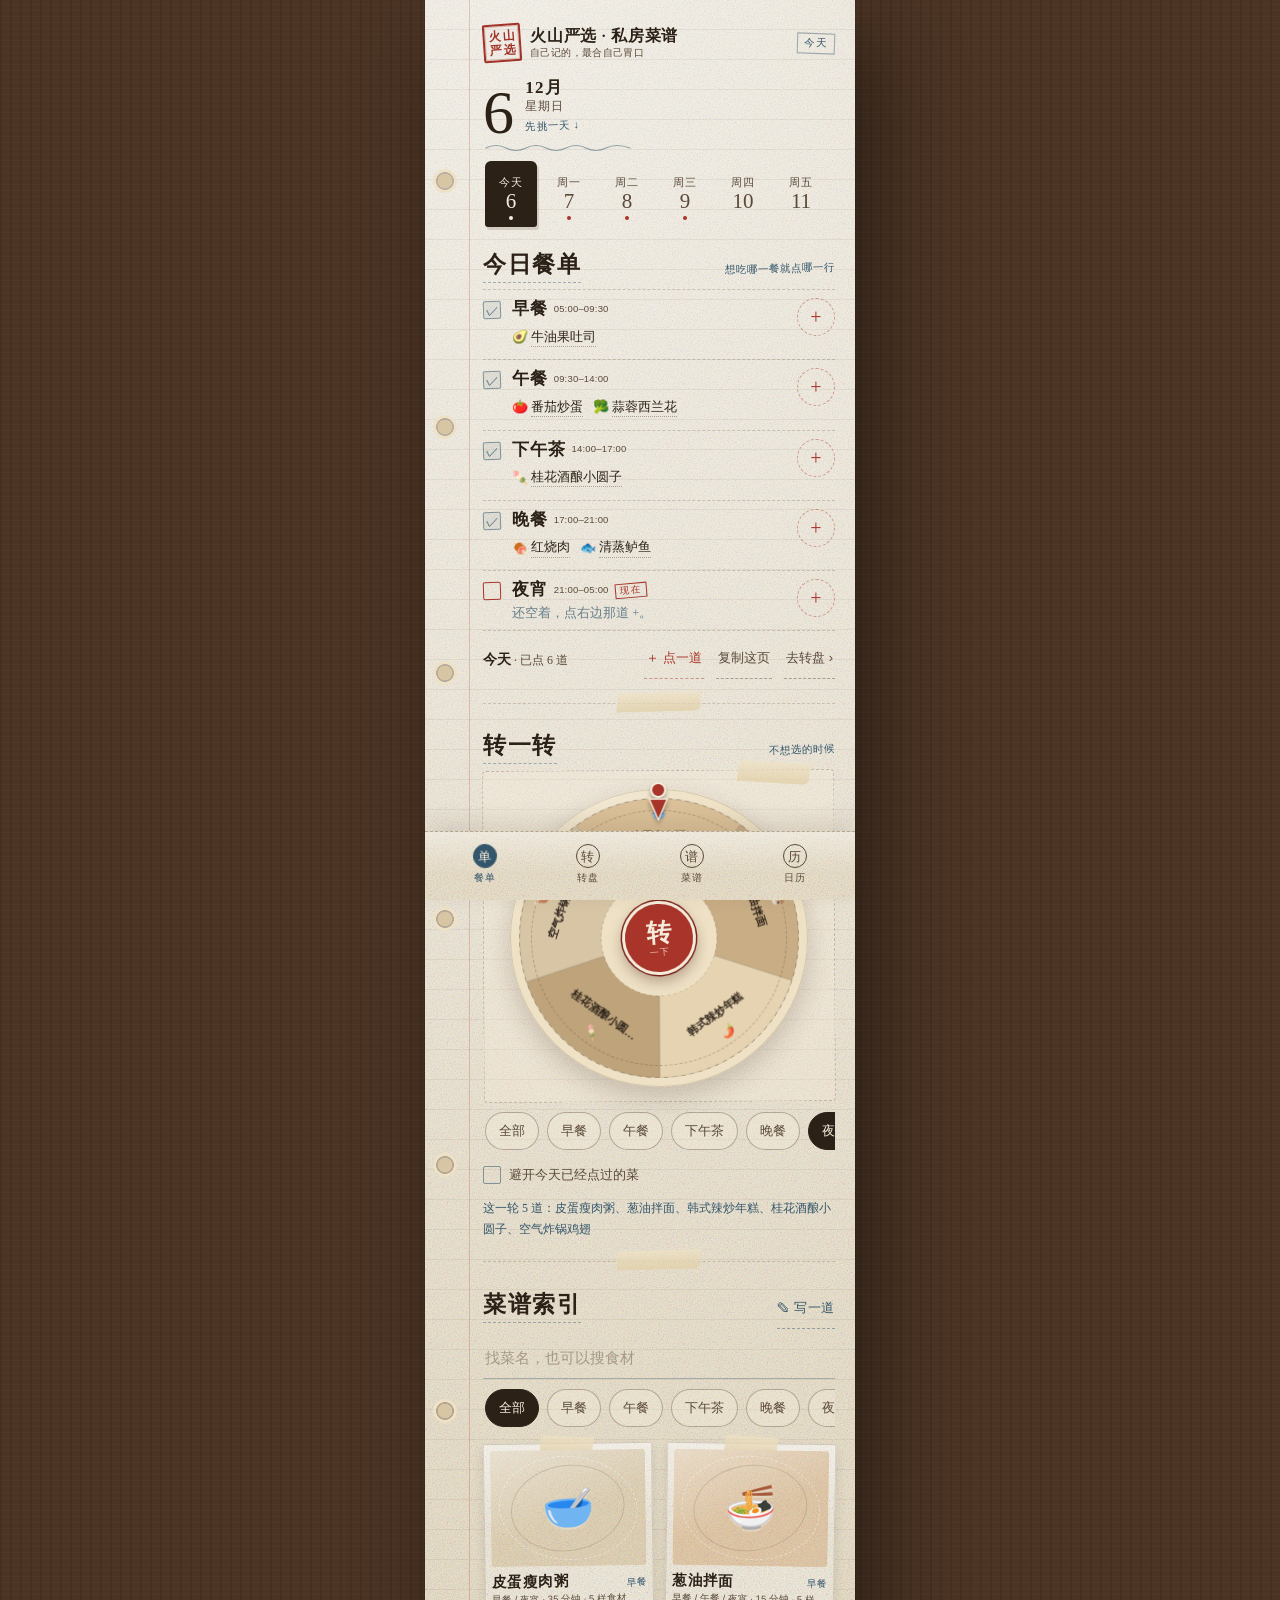
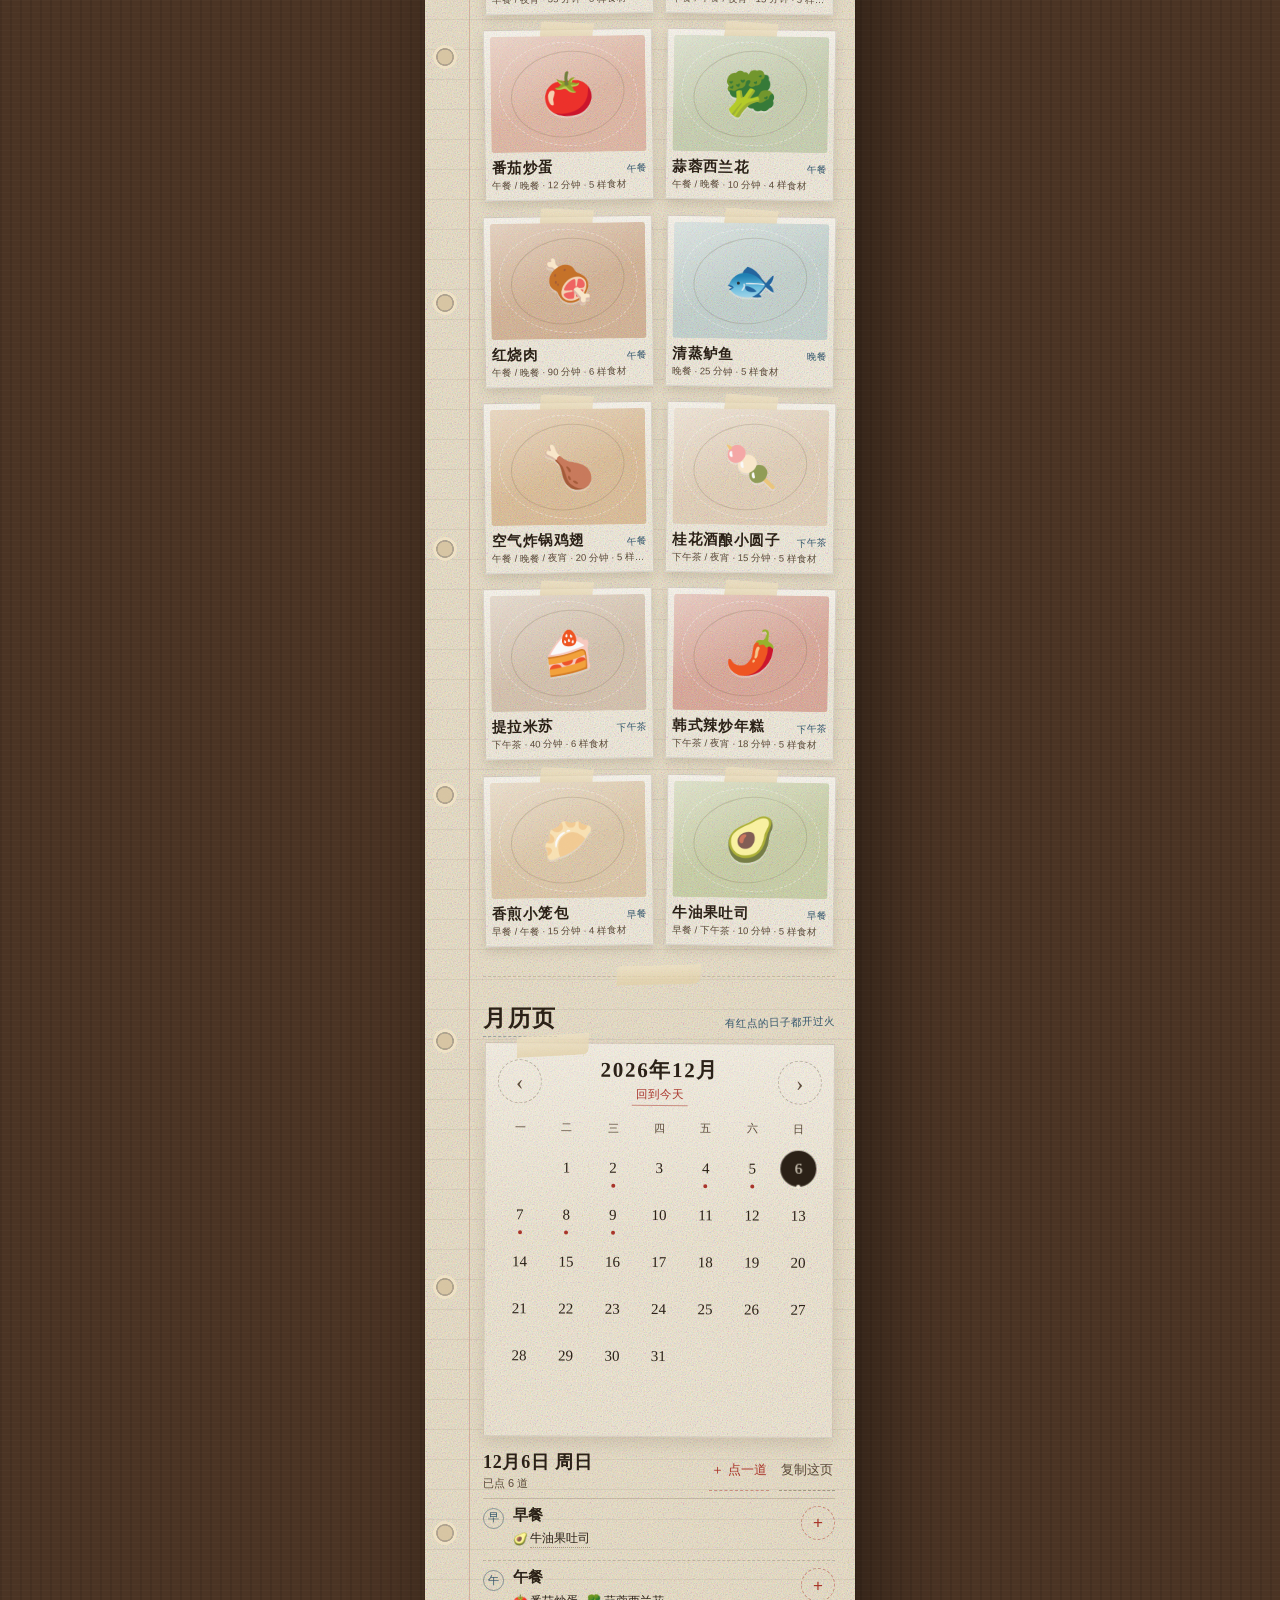
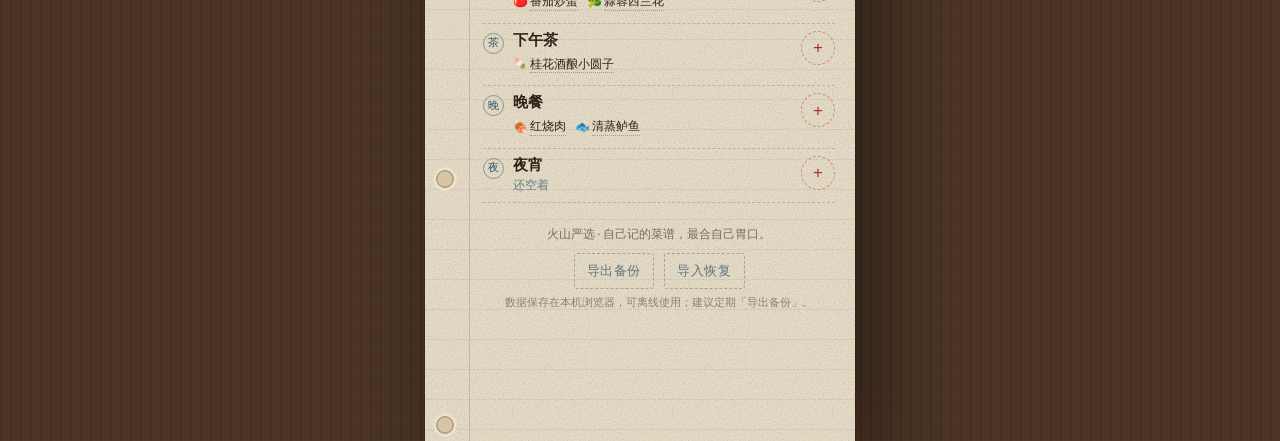
==== demo-b/index.html @ d3290090 "feat: 方案B 落地为可离线、数据本地持久化的 PWA - IndexedDB 持久化菜谱/餐单/图片（shared/store.js），图片压缩入库 - manifest + Service W" ====
<!DOCTYPE html>
<html lang="zh-CN" data-demo="b">
<head>
  <meta charset="utf-8">
  <meta name="viewport" content="width=device-width, initial-scale=1, viewport-fit=cover">
  <meta name="theme-color" content="#efe2c6">
  <link rel="icon" href="icons/icon-192.png">
  <link rel="manifest" href="manifest.webmanifest">
  <link rel="apple-touch-icon" href="icons/icon-180.png">
  <meta name="apple-mobile-web-app-capable" content="yes">
  <meta name="mobile-web-app-capable" content="yes">
  <meta name="apple-mobile-web-app-status-bar-style" content="default">
  <meta name="apple-mobile-web-app-title" content="火山严选">
  <title>火山严选 · 手帐食谱本</title>
  <link rel="stylesheet" href="../shared/base.css">
  <link rel="stylesheet" href="style.css">
</head>
<body>
  <div class="b-boot" id="b-boot" role="status" aria-live="polite">
    <span class="b-boot__seal" aria-hidden="true">火</span>
    <span class="b-boot__text">打开本子…</span>
  </div>

  <div class="app app-b">
    <main class="b-book">
      <div class="b-margin" aria-hidden="true"></div>

      <!-- 封面 + 日期 -->
      <header class="b-cover" id="b-today">
        <div class="b-cover__brand">
          <div class="vs-seal" aria-hidden="true"><span>火</span><span>山</span><span>严</span><span>选</span></div>
          <div class="b-cover__titles">
            <span class="b-cover__book">火山严选 · 私房菜谱</span>
            <span class="b-cover__sub">自己记的，最合自己胃口</span>
          </div>
          <span class="b-rel" id="b-rel">今天</span>
        </div>

        <div class="b-dateblock">
          <span class="b-dateblock__day" id="b-day">7</span>
          <div class="b-dateblock__meta">
            <span class="b-dateblock__month" id="b-month">11月</span>
            <span class="b-dateblock__weekday" id="b-weekday">星期五</span>
            <span class="b-dateblock__hint">先挑一天 ↓</span>
          </div>
        </div>
        <svg class="b-squiggle" viewBox="0 0 150 10" aria-hidden="true" focusable="false">
          <path d="M2 6 Q 12 1 22 6 T 42 6 T 62 6 T 82 6 T 102 6 T 122 6 T 146 6" fill="none" stroke="rgba(51,86,107,.5)" stroke-width="1.2" stroke-linecap="round"></path>
        </svg>

        <div class="b-dates" id="b-dates"></div>
        <div class="b-banner is-hidden" id="b-banner"></div>
      </header>

      <!-- 今日餐单 -->
      <section class="b-section" aria-labelledby="b-plan-title">
        <div class="b-secthead">
          <h2 id="b-plan-title">今日餐单</h2>
          <span class="b-secthead__note" id="b-plan-note">想吃哪一餐就点哪一行</span>
        </div>
        <div class="b-menu" id="b-menu"></div>
        <div class="b-planfoot" id="b-planfoot"></div>
      </section>

      <div class="b-divider" aria-hidden="true"><span class="vs-tape"></span></div>

      <!-- 转盘 -->
      <section class="b-section" id="b-wheel" aria-labelledby="b-wheel-title">
        <div class="b-secthead">
          <h2 id="b-wheel-title">转一转</h2>
          <span class="b-secthead__note">不想选的时候</span>
        </div>
        <div class="b-wheelwrap">
          <span class="vs-tape b-wheelwrap__tape" aria-hidden="true"></span>
          <div id="b-wheel-canvas"></div>
        </div>
        <div class="vs-chiprow b-wheel-filters" id="b-wheel-filters" aria-label="转盘候选范围"></div>
        <label class="b-switch">
          <input type="checkbox" id="b-avoid">
          <span class="b-switch__box" aria-hidden="true"></span>
          <span>避开今天已经点过的菜</span>
        </label>
        <div class="b-wheelcand" id="b-wheel-cand"></div>
      </section>

      <div class="b-divider" aria-hidden="true"><span class="vs-tape"></span></div>

      <!-- 菜谱索引 -->
      <section class="b-section" id="b-recipes" aria-labelledby="b-recipes-title">
        <div class="b-secthead">
          <h2 id="b-recipes-title">菜谱索引</h2>
          <button class="b-write" id="b-write" type="button">✎ 写一道</button>
        </div>
        <input class="b-search" id="b-search" type="search" placeholder="找菜名，也可以搜食材" autocomplete="off" aria-label="搜索菜谱">
        <div class="vs-chiprow b-filters" id="b-filters" aria-label="按时段筛选"></div>
        <div class="b-scrap" id="b-grid"></div>
      </section>

      <div class="b-divider" aria-hidden="true"><span class="vs-tape"></span></div>

      <!-- 月历 -->
      <section class="b-section" id="b-calendar-sec" aria-labelledby="b-cal-title">
        <div class="b-secthead">
          <h2 id="b-cal-title">月历页</h2>
          <span class="b-secthead__note">有红点的日子都开过火</span>
        </div>
        <div class="b-calpaper">
          <span class="vs-tape b-calpaper__tape" aria-hidden="true"></span>
          <div id="b-calendar"></div>
        </div>
        <div class="b-daypanel" id="b-daypanel"></div>
      </section>

      <footer class="b-footer">
        <p>火山严选 · 自己记的菜谱，最合自己胃口。</p>
        <div class="b-footdata">
          <button class="b-footdata__btn" id="b-export" type="button">导出备份</button>
          <button class="b-footdata__btn" id="b-import" type="button">导入恢复</button>
          <input class="vs-file-input" id="b-import-file" type="file" accept="application/json,.json">
        </div>
        <p class="b-footdata__hint" id="b-storage-hint"></p>
      </footer>
    </main>

    <nav class="b-dock" aria-label="页面索引">
      <button class="b-dock__btn is-active" type="button" data-target="b-today">
        <span class="b-dock__glyph">单</span>
        <span>餐单</span>
      </button>
      <button class="b-dock__btn" type="button" data-target="b-wheel">
        <span class="b-dock__glyph">转</span>
        <span>转盘</span>
      </button>
      <button class="b-dock__btn" type="button" data-target="b-recipes">
        <span class="b-dock__glyph">谱</span>
        <span>菜谱</span>
      </button>
      <button class="b-dock__btn" type="button" data-target="b-calendar-sec">
        <span class="b-dock__glyph">历</span>
        <span>日历</span>
      </button>
    </nav>
  </div>

  <script src="../shared/store.js"></script>
  <script src="../shared/data.js"></script>
  <script src="../shared/wheel.js"></script>
  <script src="../shared/kit.js"></script>
  <script src="app.js"></script>
  <script>
    if ("serviceWorker" in navigator) {
      window.addEventListener("load", function () {
        navigator.serviceWorker.register("sw.js").catch(function () {});
      });
    }
  </script>
</body>
</html>
---- shared/base.css ----
/* ============================================================
   火山严选 · 共享纸张系统
   tokens / reset / 纸张纹理 / 通用控件 / 弹层 / 转盘 / 日历
   ============================================================ */

:root {
  --kraft-50: #f6eedc;
  --kraft-100: #efe2c6;
  --kraft-200: #e3cfa9;
  --kraft-300: #d2b78c;
  --kraft-500: #b08d60;
  --kraft-700: #7b5b39;

  --ink: #2b2117;
  --ink-soft: #5a4938;
  --line: rgba(74, 55, 36, 0.18);
  --seal: #a9342a;
  --seal-deep: #7c241d;
  --olive: #596a44;
  --mustard: #d0972f;
  --tape: rgba(236, 220, 177, 0.78);
  --shadow: 0 18px 40px rgba(48, 31, 15, 0.26);

  --font-hand: "Kaiti SC", "STKaiti", "KaiTi", "楷体", "FangSong", serif;
  --font-song: "Songti SC", "STSong", "SimSun", "宋体", serif;
  --font-ui: "PingFang SC", "Hiragino Sans GB", "Microsoft YaHei", "微软雅黑", sans-serif;
  --font-num: "Georgia", "Times New Roman", serif;

  --paper: var(--kraft-100);
  --paper-strong: var(--kraft-50);
  --desk: #66584a;
  --noise: url("data:image/svg+xml,%3Csvg xmlns='http://www.w3.org/2000/svg' width='160' height='160'%3E%3Cfilter id='n'%3E%3CfeTurbulence type='fractalNoise' baseFrequency='.8' numOctaves='3' stitchTiles='stitch'/%3E%3C/filter%3E%3Crect width='160' height='160' filter='url(%23n)' opacity='.55'/%3E%3C/svg%3E");
  --ease-sheet: cubic-bezier(0.2, 0.8, 0.2, 1);
}

*,
*::before,
*::after {
  box-sizing: border-box;
}

html {
  -webkit-text-size-adjust: 100%;
  text-size-adjust: 100%;
}

html.vs-lock,
html.vs-lock body {
  overflow: hidden;
}

body {
  margin: 0;
  min-height: 100vh;
  min-height: 100dvh;
  display: flex;
  justify-content: center;
  background-color: var(--desk);
  background-image: var(--desk-image, none);
  color: var(--ink);
  font-family: var(--font-ui);
  font-size: 15px;
  line-height: 1.6;
  -webkit-font-smoothing: antialiased;
}

button,
input,
textarea,
select {
  font: inherit;
  color: inherit;
}

button {
  margin: 0;
  padding: 0;
  border: 0;
  background: none;
  cursor: pointer;
  -webkit-tap-highlight-color: transparent;
  touch-action: manipulation;
}

button:disabled {
  cursor: not-allowed;
}

a {
  color: inherit;
}

img,
svg {
  display: block;
  max-width: 100%;
}

h1,
h2,
h3,
h4,
p {
  margin: 0;
}

ul,
ol {
  margin: 0;
  padding: 0;
  list-style: none;
}

::selection {
  background: rgba(169, 52, 42, 0.22);
}

:focus-visible {
  outline: 2px dashed var(--ink);
  outline-offset: 3px;
}

.vs-sr-only {
  position: absolute !important;
  width: 1px;
  height: 1px;
  padding: 0;
  margin: -1px;
  overflow: hidden;
  clip: rect(0, 0, 0, 0);
  white-space: nowrap;
  border: 0;
}

.is-hidden {
  display: none !important;
}

/* ---------- 应用外壳 ---------- */

.app {
  position: relative;
  isolation: isolate;
  width: 100%;
  max-width: 430px;
  min-height: 100vh;
  min-height: 100dvh;
  overflow-x: clip;
  background-color: var(--paper);
  box-shadow: 0 0 0 1px rgba(0, 0, 0, 0.08), 0 30px 80px rgba(0, 0, 0, 0.35);
}

.app::after {
  content: "";
  position: absolute;
  inset: 0;
  z-index: 60;
  pointer-events: none;
  background-image: var(--noise);
  background-size: 160px 160px;
  opacity: 0.05;
  mix-blend-mode: multiply;
}

@media (max-width: 480px) {
  .app {
    max-width: none;
    box-shadow: none;
  }
}

/* ---------- 纸张与器物 ---------- */

.paper {
  background-color: var(--kraft-100);
  background-image: linear-gradient(180deg, rgba(255, 255, 255, 0.16), transparent 36%),
    var(--noise);
  background-size: auto, 160px 160px;
}

.vs-tape {
  position: absolute;
  width: 74px;
  height: 22px;
  background: linear-gradient(180deg, rgba(240, 228, 197, 0.7), rgba(224, 207, 165, 0.78));
  clip-path: polygon(2% 8%, 8% 0, 94% 4%, 100% 0, 97% 86%, 92% 100%, 5% 95%, 0 100%);
  box-shadow: 0 2px 3px rgba(50, 30, 10, 0.12);
  opacity: 0.95;
  pointer-events: none;
}

.vs-seal {
  display: grid;
  grid-template-columns: repeat(2, 1fr);
  width: 44px;
  height: 44px;
  padding: 3px;
  border: 2px solid var(--seal);
  border-radius: 2px;
  color: var(--seal);
  font-family: var(--font-hand);
  font-size: 14px;
  font-weight: 700;
  line-height: 1;
  transform: rotate(-4deg);
  box-shadow: inset 0 0 0 1px rgba(169, 52, 42, 0.28);
  mix-blend-mode: multiply;
  flex: 0 0 auto;
}

.vs-seal span {
  display: grid;
  place-items: center;
}

.vs-stamp {
  display: inline-flex;
  align-items: center;
  justify-content: center;
  padding: 2px 6px;
  border: 1.5px solid var(--seal);
  border-radius: 2px;
  color: var(--seal);
  font-family: var(--font-hand);
  font-size: 11px;
  letter-spacing: 0.12em;
  transform: rotate(-5deg);
  opacity: 0.9;
  mix-blend-mode: multiply;
  white-space: nowrap;
}

/* ---------- 通用按钮与标签 ---------- */

.vs-btn {
  display: inline-flex;
  align-items: center;
  justify-content: center;
  gap: 8px;
  min-height: 48px;
  padding: 0 18px;
  border: 1.5px solid var(--ink);
  border-radius: 3px;
  background: var(--kraft-50);
  color: var(--ink);
  font-family: var(--font-hand);
  font-size: 17px;
  letter-spacing: 0.06em;
  box-shadow: 2px 2px 0 rgba(74, 55, 36, 0.14);
  transition: transform 0.12s ease, box-shadow 0.12s ease, background 0.15s ease;
}

.vs-btn:active {
  transform: translate(1px, 1px);
  box-shadow: 1px 1px 0 rgba(74, 55, 36, 0.14);
}

.vs-btn--seal {
  background: var(--seal);
  border-color: var(--seal-deep);
  color: var(--kraft-50);
}

.vs-btn--ghost {
  background: transparent;
  border-style: dashed;
  box-shadow: none;
}

.vs-btn--quiet {
  background: transparent;
  border-color: transparent;
  box-shadow: none;
  color: var(--ink-soft);
  min-height: 40px;
  font-size: 14px;
  font-family: var(--font-ui);
  letter-spacing: 0;
}

.vs-btn--sm {
  min-height: 40px;
  padding: 0 12px;
  font-size: 15px;
}

.vs-btn--block {
  width: 100%;
}

.vs-btn:disabled {
  opacity: 0.38;
}

.vs-chip {
  display: inline-flex;
  align-items: center;
  justify-content: center;
  min-height: 38px;
  padding: 0 13px;
  border: 1.2px solid rgba(74, 55, 36, 0.34);
  border-radius: 99px;
  background: rgba(246, 238, 220, 0.32);
  color: var(--ink-soft);
  font-size: 13px;
  white-space: nowrap;
  transition: background 0.15s ease, color 0.15s ease, border-color 0.15s ease;
}

.vs-chip[aria-pressed="true"] {
  background: var(--ink);
  border-color: var(--ink);
  color: var(--kraft-50);
}

.vs-chip--seal[aria-pressed="true"] {
  background: var(--seal);
  border-color: var(--seal);
}

.vs-chiprow {
  display: flex;
  gap: 8px;
  overflow-x: auto;
  padding: 2px;
  scrollbar-width: none;
}

.vs-chiprow::-webkit-scrollbar {
  display: none;
}

.vs-link {
  display: inline-flex;
  align-items: center;
  gap: 4px;
  min-height: 40px;
  padding: 0 2px;
  color: var(--ink-soft);
  font-size: 13px;
  border-bottom: 1px dashed rgba(74, 55, 36, 0.4);
}

.vs-link--seal {
  color: var(--seal);
  border-color: rgba(169, 52, 42, 0.45);
}

/* ---------- 表单基础 ---------- */

.vs-input,
.vs-textarea {
  width: 100%;
  min-height: 44px;
  padding: 8px 2px;
  border: 0;
  border-bottom: 1.5px solid var(--line);
  border-radius: 0;
  background: transparent;
  font-family: var(--font-ui);
  font-size: 16px;
  color: var(--ink);
}

.vs-input::placeholder,
.vs-textarea::placeholder {
  color: rgba(90, 73, 56, 0.42);
}

.vs-input:focus,
.vs-textarea:focus {
  outline: none;
  border-color: var(--ink);
}

.vs-input:focus-visible,
.vs-textarea:focus-visible {
  outline: none;
  border-color: var(--ink);
  box-shadow: 0 2px 0 rgba(43, 33, 23, 0.25);
}

.vs-textarea {
  min-height: 74px;
  padding: 10px 12px;
  border: 1.5px dashed rgba(74, 55, 36, 0.3);
  background: rgba(255, 255, 255, 0.14);
  line-height: 1.6;
  resize: vertical;
}

.vs-field {
  display: flex;
  flex-direction: column;
  gap: 6px;
}

.vs-field__label {
  font-family: var(--font-hand);
  font-size: 15px;
  letter-spacing: 0.05em;
}

.vs-field__hint {
  font-size: 11.5px;
  color: var(--ink-soft);
}

.vs-field__error {
  font-size: 12px;
  color: var(--seal-deep);
}

.vs-form {
  display: flex;
  flex-direction: column;
  gap: 18px;
  padding-bottom: 6px;
}

/* ---------- 日期条 ---------- */

.vs-datestrip {
  display: flex;
  gap: 6px;
  overflow-x: auto;
  padding: 4px 2px 8px;
  scrollbar-width: none;
  scroll-snap-type: x proximity;
  -webkit-overflow-scrolling: touch;
}

.vs-datestrip::-webkit-scrollbar {
  display: none;
}

.vs-datestrip__day {
  position: relative;
  flex: 0 0 52px;
  min-height: 66px;
  display: flex;
  flex-direction: column;
  align-items: center;
  justify-content: center;
  gap: 2px;
  border: 1.2px dashed transparent;
  border-radius: 6px 6px 3px 3px;
  background: transparent;
  color: var(--ink-soft);
  scroll-snap-align: center;
}

.vs-datestrip__day.is-today:not(.is-active) {
  border-color: rgba(74, 55, 36, 0.38);
}

.vs-datestrip__day.is-active {
  background: var(--ink);
  border-color: var(--ink);
  color: var(--kraft-50);
  box-shadow: 2px 3px 0 rgba(74, 55, 36, 0.16);
}

.vs-datestrip__wd {
  font-size: 11px;
  letter-spacing: 0.05em;
  line-height: 1.2;
}

.vs-datestrip__num {
  font-family: var(--font-num);
  font-size: 21px;
  line-height: 1;
  font-variant-numeric: tabular-nums;
}

.vs-datestrip__dot {
  position: absolute;
  bottom: 6px;
  width: 4px;
  height: 4px;
  border-radius: 50%;
  background: var(--seal);
}

.vs-datestrip__day.is-active .vs-datestrip__dot {
  background: var(--kraft-50);
}

/* ---------- 日历 ---------- */

.vs-cal__head {
  display: flex;
  align-items: center;
  justify-content: space-between;
  gap: 6px;
  margin-bottom: 8px;
}

.vs-cal__nav {
  width: 44px;
  height: 44px;
  display: grid;
  place-items: center;
  border: 1.2px dashed rgba(74, 55, 36, 0.32);
  border-radius: 50%;
  font-family: var(--font-hand);
  font-size: 22px;
  color: var(--ink-soft);
}

.vs-cal__center {
  display: flex;
  flex-direction: column;
  align-items: center;
  gap: 1px;
}

.vs-cal__title {
  font-family: var(--font-hand);
  font-size: 21px;
  font-weight: 700;
  letter-spacing: 0.08em;
  line-height: 1.2;
}

.vs-cal__today {
  min-height: 22px;
  padding: 0 4px;
  color: var(--seal);
  font-size: 11.5px;
  border-bottom: 1px solid rgba(169, 52, 42, 0.5);
}

.vs-cal__grid {
  display: grid;
  grid-template-columns: repeat(7, 1fr);
  gap: 1px;
}

.vs-cal__wd {
  padding: 6px 0;
  color: var(--ink-soft);
  font-size: 11px;
  text-align: center;
}

.vs-cal__day {
  position: relative;
  min-height: 46px;
  display: grid;
  place-items: center;
  border-radius: 6px;
}

.vs-cal__num {
  width: 36px;
  height: 36px;
  display: grid;
  place-items: center;
  border-radius: 50%;
  font-family: var(--font-num);
  font-size: 15px;
  font-variant-numeric: tabular-nums;
}

.vs-cal__day.is-today .vs-cal__num {
  box-shadow: inset 0 0 0 1.5px var(--ink);
}

.vs-cal__day.is-selected .vs-cal__num {
  background: var(--ink);
  color: var(--kraft-50);
  box-shadow: none;
}

.vs-cal__dot {
  position: absolute;
  bottom: 3px;
  width: 4px;
  height: 4px;
  border-radius: 50%;
  background: var(--seal);
}

.vs-cal__day.is-selected .vs-cal__dot {
  background: var(--kraft-50);
}

.vs-cal__day.is-other {
  opacity: 0.3;
}

/* ---------- 餐次选择 ---------- */

.vs-slots {
  display: flex;
  flex-direction: column;
  gap: 8px;
}

.vs-slotrow {
  display: flex;
  align-items: center;
  gap: 12px;
  width: 100%;
  min-height: 58px;
  padding: 8px 10px;
  border: 1.2px solid rgba(74, 55, 36, 0.2);
  border-radius: 5px;
  background: rgba(255, 255, 255, 0.14);
  text-align: left;
}

.vs-slotrow__glyph {
  flex: 0 0 auto;
  width: 38px;
  height: 38px;
  display: grid;
  place-items: center;
  border: 1.5px solid var(--ink-soft);
  border-radius: 50%;
  font-family: var(--font-hand);
  font-size: 18px;
}

.vs-slotrow__main {
  flex: 1;
  min-width: 0;
}

.vs-slotrow__name {
  display: flex;
  align-items: center;
  gap: 6px;
  font-family: var(--font-hand);
  font-size: 17px;
  line-height: 1.3;
}

.vs-slotrow__meta {
  font-size: 12px;
  color: var(--ink-soft);
  line-height: 1.4;
}

.vs-slotrow__now {
  padding: 1px 4px;
  border: 1px solid currentColor;
  border-radius: 2px;
  color: var(--seal);
  font-family: var(--font-ui);
  font-size: 9.5px;
  letter-spacing: 0.05em;
}

.vs-slotrow__arrow {
  flex: 0 0 auto;
  color: var(--ink-soft);
  font-size: 20px;
  line-height: 1;
}

.vs-slotrow.is-preselect {
  border-color: var(--seal);
  background: rgba(169, 52, 42, 0.06);
}

/* ---------- 选菜面板 ---------- */

.vs-picker {
  display: flex;
  flex-direction: column;
  gap: 10px;
}

.vs-picker__tools {
  display: flex;
  flex-direction: column;
  gap: 10px;
}

.vs-picker__segment {
  display: flex;
  border: 1.2px solid rgba(74, 55, 36, 0.26);
  border-radius: 4px;
  overflow: hidden;
}

.vs-picker__segment button {
  flex: 1;
  min-height: 40px;
  padding: 0 8px;
  font-size: 13px;
  color: var(--ink-soft);
}

.vs-picker__segment button[aria-pressed="true"] {
  background: var(--ink);
  color: var(--kraft-50);
}

.vs-picklist {
  display: flex;
  flex-direction: column;
}

.vs-pick {
  display: flex;
  align-items: center;
  gap: 12px;
  width: 100%;
  min-height: 66px;
  padding: 8px 4px;
  border-bottom: 1px dashed var(--line);
  text-align: left;
}

.vs-pick__art {
  flex: 0 0 auto;
  width: 52px;
  height: 52px;
}

.vs-pick__main {
  flex: 1;
  min-width: 0;
}

.vs-pick__name {
  font-family: var(--font-hand);
  font-size: 16.5px;
  line-height: 1.3;
  white-space: nowrap;
  overflow: hidden;
  text-overflow: ellipsis;
}

.vs-pick__meta {
  font-size: 11.5px;
  color: var(--ink-soft);
  line-height: 1.4;
}

.vs-pick__check {
  flex: 0 0 auto;
  width: 26px;
  height: 26px;
  display: grid;
  place-items: center;
  border: 1.5px solid var(--ink-soft);
  border-radius: 50%;
  color: transparent;
  font-size: 14px;
  line-height: 1;
}

.vs-pick.is-on {
  background: rgba(169, 52, 42, 0.055);
}

.vs-pick.is-on .vs-pick__check {
  background: var(--seal);
  border-color: var(--seal);
  color: var(--kraft-50);
}

.vs-empty {
  padding: 26px 14px;
  color: var(--ink-soft);
  font-family: var(--font-hand);
  font-size: 15px;
  text-align: center;
  line-height: 1.7;
}

.vs-empty small {
  display: block;
  margin-top: 4px;
  font-family: var(--font-ui);
  font-size: 11.5px;
  opacity: 0.8;
}

/* ---------- 菜品插图 ---------- */

.vs-art {
  position: relative;
  display: grid;
  place-items: center;
  overflow: hidden;
  border-radius: 3px;
  background-color: var(--tint, #e3cfa9);
  background-image: linear-gradient(160deg, rgba(255, 255, 255, 0.4), transparent 55%),
    var(--noise);
  background-size: auto, 120px 120px;
}

.vs-art::before {
  content: "";
  position: absolute;
  inset: 13%;
  border: 1.5px solid rgba(74, 55, 36, 0.16);
  border-radius: 50%;
  transform: rotate(-8deg);
}

.vs-art::after {
  content: "";
  position: absolute;
  inset: 5%;
  border: 1px dashed rgba(255, 255, 255, 0.38);
  border-radius: 50%;
  transform: rotate(5deg);
}

.vs-art__emoji {
  position: relative;
  z-index: 1;
  font-size: var(--art-size, 42px);
  line-height: 1;
  transform: rotate(-3deg);
  filter: saturate(0.92) contrast(0.96);
  text-shadow: 0 2px 0 rgba(255, 255, 255, 0.28);
}

.vs-art img {
  position: absolute;
  inset: 0;
  width: 100%;
  height: 100%;
  object-fit: cover;
}

.vs-art--photo::before,
.vs-art--photo::after {
  display: none;
}

/* ---------- 底部弹层 ---------- */

.vs-scrim {
  position: fixed;
  inset: 0;
  z-index: 120;
  background: rgba(34, 23, 12, 0.52);
  opacity: 0;
  transition: opacity 0.24s ease;
}

.vs-scrim.is-open {
  opacity: 1;
}

.vs-sheet {
  position: fixed;
  left: 50%;
  bottom: 0;
  z-index: 121;
  width: min(100%, 430px);
  max-height: 90vh;
  max-height: 90dvh;
  display: flex;
  flex-direction: column;
  transform: translate(-50%, 104%);
  border-radius: 14px 14px 0 0;
  background-color: var(--kraft-100);
  background-image: linear-gradient(180deg, rgba(255, 255, 255, 0.2), transparent 38%),
    var(--noise);
  background-size: auto, 160px 160px;
  box-shadow: 0 -14px 50px rgba(30, 18, 8, 0.35);
  transition: transform 0.3s var(--ease-sheet);
  overscroll-behavior: contain;
}

.vs-sheet.is-open {
  transform: translate(-50%, 0);
}

.vs-sheet--full {
  top: 0;
  max-height: 100vh;
  max-height: 100dvh;
  border-radius: 0;
  transform: translate(-50%, 100%);
}

.vs-sheet--full.is-open {
  transform: translate(-50%, 0);
}

.vs-sheet__grip {
  flex: 0 0 auto;
  width: 40px;
  height: 4px;
  margin: 8px auto 0;
  border-radius: 99px;
  background: rgba(74, 55, 36, 0.25);
}

.vs-sheet--full .vs-sheet__grip {
  display: none;
}

.vs-sheet__head {
  position: relative;
  flex: 0 0 auto;
  padding: 8px 54px 10px 20px;
}

.vs-sheet__title {
  font-family: var(--font-hand);
  font-size: 22px;
  font-weight: 700;
  letter-spacing: 0.05em;
  line-height: 1.3;
}

.vs-sheet__sub {
  margin-top: 3px;
  color: var(--ink-soft);
  font-size: 12.5px;
  line-height: 1.5;
}

.vs-sheet__close {
  position: absolute;
  top: 0;
  right: 8px;
  width: 44px;
  height: 44px;
  display: grid;
  place-items: center;
  border-radius: 50%;
  color: var(--ink-soft);
  font-family: var(--font-ui);
  font-size: 24px;
  line-height: 1;
}

.vs-sheet__body {
  flex: 1 1 auto;
  min-height: 0;
  padding: 4px 20px 18px;
  overflow-y: auto;
  overscroll-behavior: contain;
}

.vs-sheet--full .vs-sheet__body {
  padding-bottom: calc(16px + env(safe-area-inset-bottom));
}

.vs-sheet__foot {
  flex: 0 0 auto;
  display: flex;
  gap: 10px;
  padding: 10px 20px calc(14px + env(safe-area-inset-bottom));
  border-top: 1px dashed var(--line);
  background: rgba(246, 238, 220, 0.5);
}

.vs-sheet__foot .vs-btn {
  flex: 1;
}

/* ---------- 印章提示 ---------- */

.vs-toast {
  position: fixed;
  top: auto;
  bottom: calc(92px + env(safe-area-inset-bottom));
  left: 50%;
  z-index: 200;
  width: min(calc(100% - 24px), 430px);
  display: flex;
  align-items: center;
  gap: 10px;
  padding: 10px 12px;
  transform: translateX(-50%);
  border: 1px solid var(--line);
  border-left: 4px solid var(--seal);
  background-color: var(--kraft-50);
  background-image: var(--noise);
  background-size: 160px 160px;
  box-shadow: 0 10px 30px rgba(30, 18, 8, 0.28);
  animation: vs-toast-in 0.28s var(--ease-sheet);
}

.vs-toast__seal {
  flex: 0 0 auto;
  width: 30px;
  height: 30px;
  display: grid;
  place-items: center;
  border: 1.5px solid var(--seal);
  border-radius: 2px;
  color: var(--seal);
  font-family: var(--font-hand);
  font-size: 15px;
  font-weight: 700;
  transform: rotate(-5deg);
}

.vs-toast__msg {
  flex: 1;
  font-size: 13.5px;
  line-height: 1.45;
}

.vs-toast__undo {
  flex: 0 0 auto;
  min-height: 36px;
  padding: 0 4px;
  border-bottom: 1px solid currentColor;
  color: var(--seal);
  font-size: 12.5px;
}

/* ---------- 菜谱详情 ---------- */

.vs-detail__hero {
  width: 100%;
  aspect-ratio: 16 / 9;
  margin-bottom: 14px;
  border-radius: 4px;
  overflow: hidden;
}

.vs-detail__hero .vs-art__emoji {
  --art-size: 74px;
}

.vs-detail__tags {
  display: flex;
  flex-wrap: wrap;
  gap: 6px;
  margin-bottom: 14px;
}

.vs-detail__tag {
  padding: 2px 8px;
  border: 1px solid rgba(74, 55, 36, 0.3);
  border-radius: 2px;
  color: var(--ink-soft);
  font-size: 11px;
  letter-spacing: 0.04em;
}

.vs-detail__note {
  margin-bottom: 16px;
  padding: 8px 10px;
  border-left: 3px solid var(--mustard);
  background: rgba(208, 151, 47, 0.08);
  color: var(--ink-soft);
  font-family: var(--font-hand);
  font-size: 14px;
  line-height: 1.65;
}

.vs-detail__h {
  display: flex;
  align-items: center;
  gap: 8px;
  margin: 18px 0 8px;
  font-family: var(--font-hand);
  font-size: 17px;
  font-weight: 700;
  letter-spacing: 0.06em;
}

.vs-detail__h::after {
  content: "";
  flex: 1;
  height: 1px;
  background: var(--line);
}

.vs-ing {
  display: flex;
  align-items: baseline;
  gap: 8px;
  min-height: 32px;
  font-size: 14px;
}

.vs-ing__name {
  flex: 0 0 auto;
}

.vs-ing__dots {
  flex: 1;
  height: 1em;
  border-bottom: 1px dotted rgba(74, 55, 36, 0.35);
  transform: translateY(-4px);
}

.vs-ing__amount {
  flex: 0 0 auto;
  color: var(--ink-soft);
  font-size: 13px;
}

.vs-step {
  display: flex;
  gap: 10px;
  padding: 6px 0;
  font-size: 14px;
  line-height: 1.7;
}

.vs-step__num {
  flex: 0 0 auto;
  width: 22px;
  height: 22px;
  margin-top: 2px;
  display: grid;
  place-items: center;
  border: 1px solid var(--ink-soft);
  border-radius: 50%;
  font-family: var(--font-num);
  font-size: 11px;
}

.vs-detail__danger {
  display: block;
  margin: 22px auto 0;
  min-height: 40px;
  color: var(--seal);
  font-size: 12.5px;
  border-bottom: 1px dashed rgba(169, 52, 42, 0.4);
}

/* ---------- 写菜谱表单 ---------- */

.vs-photo {
  position: relative;
  display: grid;
  place-items: center;
  width: 100%;
  aspect-ratio: 16 / 9;
  overflow: hidden;
  border: 1.5px dashed rgba(74, 55, 36, 0.36);
  border-radius: 4px;
  background: rgba(255, 255, 255, 0.16);
  color: var(--ink-soft);
  cursor: pointer;
}

.vs-photo__prompt {
  display: flex;
  flex-direction: column;
  align-items: center;
  gap: 6px;
  font-size: 13px;
}

.vs-photo__mark {
  width: 44px;
  height: 44px;
  display: grid;
  place-items: center;
  border: 1.5px dashed currentColor;
  border-radius: 50%;
  font-family: var(--font-hand);
  font-size: 22px;
}

.vs-photo img {
  position: absolute;
  inset: 0;
  width: 100%;
  height: 100%;
  object-fit: cover;
}

.vs-photo__edit {
  position: absolute;
  right: 8px;
  bottom: 8px;
  padding: 4px 8px;
  border-radius: 2px;
  background: rgba(43, 33, 23, 0.72);
  color: var(--kraft-50);
  font-size: 11px;
}

.vs-row {
  display: flex;
  align-items: flex-start;
  gap: 8px;
}

.vs-row .vs-input,
.vs-row .vs-textarea {
  flex: 1;
  min-width: 0;
}

.vs-row__del {
  flex: 0 0 auto;
  width: 40px;
  min-height: 44px;
  color: var(--ink-soft);
  font-size: 18px;
}

.vs-addrow {
  align-self: flex-start;
  min-height: 40px;
  padding: 0 10px;
  border: 1px dashed rgba(74, 55, 36, 0.4);
  border-radius: 3px;
  color: var(--ink-soft);
  font-size: 13px;
}

.vs-tagrow {
  display: flex;
  flex-wrap: wrap;
  gap: 8px;
}

.vs-tagrow .vs-chip {
  min-height: 40px;
}

.vs-file-input {
  position: absolute;
  width: 1px;
  height: 1px;
  opacity: 0;
  pointer-events: none;
}

.vs-photo:focus-within {
  outline: 2px dashed var(--ink);
  outline-offset: 3px;
}

/* ---------- 复制菜单 ---------- */

.vs-copy__dates {
  display: flex;
  gap: 6px;
  overflow-x: auto;
  padding: 2px 0 8px;
  scrollbar-width: none;
}

.vs-copy__dates::-webkit-scrollbar {
  display: none;
}

.vs-copy__date {
  flex: 0 0 auto;
  min-height: 44px;
  padding: 0 12px;
  border: 1.2px dashed rgba(74, 55, 36, 0.32);
  border-radius: 4px;
  color: var(--ink-soft);
  font-size: 12.5px;
  white-space: nowrap;
}

.vs-copy__date[aria-pressed="true"] {
  border-style: solid;
  border-color: var(--ink);
  background: var(--ink);
  color: var(--kraft-50);
}

.vs-copy__meals {
  display: flex;
  flex-direction: column;
  gap: 2px;
  margin-top: 10px;
}

.vs-copy__meal {
  display: flex;
  align-items: center;
  gap: 10px;
  min-height: 48px;
  padding: 4px 6px;
  border-bottom: 1px dashed var(--line);
  text-align: left;
}

.vs-copy__meal .vs-pick__check {
  width: 24px;
  height: 24px;
}

.vs-copy__meal.is-on .vs-pick__check {
  background: var(--seal);
  border-color: var(--seal);
  color: var(--kraft-50);
}

.vs-copy__mealname {
  flex: 1;
  font-family: var(--font-hand);
  font-size: 15.5px;
}

.vs-copy__count {
  color: var(--ink-soft);
  font-size: 12px;
}

/* ---------- 转盘 ---------- */

.vs-wheel {
  position: relative;
  width: 100%;
  max-width: 330px;
  aspect-ratio: 1;
  margin: 0 auto;
  border-radius: 50%;
  background: radial-gradient(circle at 38% 30%, rgba(255, 255, 255, 0.5), transparent 46%),
    var(--kraft-100);
  box-shadow: 0 10px 26px rgba(48, 31, 15, 0.2), inset 0 0 0 1px rgba(74, 55, 36, 0.16);
}

.vs-wheel::after {
  content: "";
  position: absolute;
  inset: 7%;
  z-index: 2;
  border: 1.5px dashed rgba(74, 55, 36, 0.3);
  border-radius: 50%;
  pointer-events: none;
}

.vs-wheel__svg {
  position: absolute;
  inset: 0;
  width: 100%;
  height: 100%;
}

.vs-wheel__spin {
  transform-origin: 170px 170px;
  will-change: transform;
}

.vs-wheel__pointer {
  position: absolute;
  top: -8px;
  left: 50%;
  z-index: 5;
  width: 28px;
  height: 40px;
  transform: translateX(-50%);
  filter: drop-shadow(0 3px 2px rgba(40, 20, 10, 0.35));
  pointer-events: none;
}

.vs-wheel__pointer svg {
  width: 100%;
  height: 100%;
}

.vs-wheel__hub {
  position: absolute;
  left: 50%;
  top: 50%;
  z-index: 4;
  width: 74px;
  height: 74px;
  display: flex;
  flex-direction: column;
  align-items: center;
  justify-content: center;
  transform: translate(-50%, -50%) rotate(-4deg);
  border: 3px solid var(--kraft-50);
  border-radius: 50%;
  background: var(--seal);
  color: var(--kraft-50);
  box-shadow: 0 0 0 1.5px var(--seal-deep), 0 6px 14px rgba(60, 20, 10, 0.34);
  line-height: 1;
}

.vs-wheel__hub span {
  font-family: var(--font-hand);
  font-size: 25px;
  font-weight: 700;
}

.vs-wheel__hub small {
  margin-top: 3px;
  font-size: 9px;
  letter-spacing: 0.16em;
  opacity: 0.85;
}

.vs-wheel.is-spinning .vs-wheel__hub {
  animation: vs-pulse 1s ease-in-out infinite;
}

.vs-wheel.is-spinning .vs-wheel__pointer {
  animation: vs-tick 0.12s linear infinite alternate;
}

.vs-wheel__sr {
  margin-top: 8px;
  color: var(--ink-soft);
  font-size: 11.5px;
  text-align: center;
  line-height: 1.6;
}

/* ---------- 共用细节补充 ---------- */

.vs-slotrow__main,
.vs-pick__main {
  display: flex;
  flex-direction: column;
  gap: 2px;
}

.vs-sheet--bare .vs-sheet__body {
  padding: 0;
}

.vs-result {
  display: flex;
  flex-direction: column;
  gap: 12px;
}

.vs-result__top {
  display: flex;
  align-items: center;
  gap: 14px;
}

.vs-result__art {
  flex: 0 0 auto;
  width: 84px;
  height: 84px;
}

.vs-result__art .vs-art__emoji {
  --art-size: 44px;
}

.vs-result__main {
  flex: 1;
  min-width: 0;
}

.vs-result__name {
  font-family: var(--font-hand);
  font-size: 24px;
  font-weight: 700;
  letter-spacing: 0.04em;
  line-height: 1.25;
}

.vs-result__meta {
  margin-top: 3px;
  color: var(--ink-soft);
  font-size: 12px;
  line-height: 1.5;
}

.vs-result__note {
  padding: 8px 10px;
  border-left: 3px solid var(--mustard);
  background: rgba(208, 151, 47, 0.08);
  color: var(--ink-soft);
  font-family: var(--font-hand);
  font-size: 14px;
  line-height: 1.65;
}

.vs-result__hint {
  display: flex;
  align-items: center;
  justify-content: space-between;
  gap: 10px;
  color: var(--ink-soft);
  font-size: 12.5px;
  line-height: 1.5;
}

.vs-result__actions {
  display: flex;
  gap: 10px;
}

.vs-result__actions .vs-btn {
  flex: 1;
}

/* ---------- 动画 ---------- */

@keyframes vs-toast-in {
  from {
    opacity: 0;
    transform: translate(-50%, 10px);
  }
  to {
    opacity: 1;
    transform: translate(-50%, 0);
  }
}

@keyframes vs-pulse {
  0%,
  100% {
    transform: translate(-50%, -50%) rotate(-4deg) scale(1);
  }
  50% {
    transform: translate(-50%, -50%) rotate(-4deg) scale(1.06);
  }
}

@keyframes vs-tick {
  from {
    transform: translateX(-50%) rotate(-4deg);
  }
  to {
    transform: translateX(-50%) rotate(4deg);
  }
}

@media (prefers-reduced-motion: reduce) {
  *,
  *::before,
  *::after {
    animation-duration: 0.001ms !important;
    animation-iteration-count: 1 !important;
    transition-duration: 0.001ms !important;
    scroll-behavior: auto !important;
  }
}
---- demo-b/style.css ----
/* ============================================================
   Demo B · 手帐食谱本
   信息架构：单页滚动，浮动索引坞
   ============================================================ */

html[data-demo="b"] {
  --desk: #4b3424;
  --desk-image: repeating-linear-gradient(90deg, rgba(0, 0, 0, 0.09) 0 2px, transparent 2px 10px),
    repeating-linear-gradient(0deg, rgba(255, 255, 255, 0.018) 0 1px, transparent 1px 6px);
  --paper: #efe2c6;
  --ink-blue: #33566b;
}

.app-b {
  background-color: var(--paper);
  background-image: radial-gradient(circle at 18% 0%, rgba(255, 255, 255, 0.38), transparent 40%);
  box-shadow: 0 0 0 1px rgba(0, 0, 0, 0.08), 18px 30px 80px rgba(0, 0, 0, 0.42);
}

.b-book {
  position: relative;
  min-height: 100vh;
  min-height: 100dvh;
  padding: 22px 20px calc(124px + env(safe-area-inset-bottom)) 58px;
  background-image: repeating-linear-gradient(
      180deg,
      transparent 0 29px,
      rgba(74, 55, 36, 0.07) 29px 30px
    ),
    radial-gradient(circle at 20% 0%, rgba(255, 255, 255, 0.42), transparent 45%),
    var(--noise);
  background-size: auto, auto, 160px 160px;
  animation: b-settle 0.55s cubic-bezier(0.2, 0.8, 0.2, 1) both;
}

@keyframes b-settle {
  from {
    transform: translateY(-7px);
    opacity: 0.84;
  }
  to {
    transform: translateY(0);
    opacity: 1;
  }
}

/* 打孔与页边线 */
.b-book::before {
  content: "";
  position: absolute;
  top: 0;
  bottom: 0;
  left: 8px;
  width: 24px;
  background-image: radial-gradient(
    circle,
    #d8c6a4 0 7px,
    rgba(74, 55, 36, 0.32) 7.6px 8.6px,
    var(--paper) 9.2px 11.5px,
    transparent 12px
  );
  background-size: 24px 246px;
  background-repeat: repeat-y;
  background-position: 0 58px;
  pointer-events: none;
}

.b-margin {
  position: absolute;
  top: 0;
  bottom: 0;
  left: 44px;
  width: 1.2px;
  background: rgba(169, 52, 42, 0.23);
  pointer-events: none;
}

/* ---------- 封面 ---------- */

.b-cover {
  padding-top: 2px;
}

.b-cover__brand {
  display: flex;
  align-items: center;
  gap: 9px;
}

.b-cover__brand .vs-seal {
  width: 38px;
  height: 38px;
  font-size: 12px;
}

.b-cover__titles {
  flex: 1;
  min-width: 0;
  display: flex;
  flex-direction: column;
  gap: 1px;
}

.b-cover__book {
  font-family: var(--font-hand);
  font-size: 15.5px;
  font-weight: 700;
  letter-spacing: 0.05em;
  line-height: 1.2;
}

.b-cover__sub {
  color: var(--ink-soft);
  font-size: 9.5px;
  letter-spacing: 0.04em;
  line-height: 1.3;
}

.b-rel {
  flex: 0 0 auto;
  padding: 1px 6px;
  border: 1px solid rgba(51, 86, 107, 0.45);
  color: var(--ink-blue);
  font-family: var(--font-hand);
  font-size: 10.5px;
  letter-spacing: 0.1em;
  transform: rotate(2deg);
}

.b-dateblock {
  display: flex;
  align-items: flex-end;
  gap: 13px;
  margin-top: 16px;
}

.b-dateblock__day {
  font-family: var(--font-num);
  font-size: 62px;
  line-height: 0.84;
  letter-spacing: -0.03em;
  font-variant-numeric: tabular-nums;
}

.b-dateblock__meta {
  display: flex;
  flex-direction: column;
  gap: 1px;
  padding-bottom: 3px;
}

.b-dateblock__month {
  font-family: var(--font-hand);
  font-size: 17px;
  font-weight: 700;
  letter-spacing: 0.08em;
  line-height: 1.2;
}

.b-dateblock__weekday {
  color: var(--ink-soft);
  font-size: 11.5px;
  letter-spacing: 0.08em;
  line-height: 1.3;
}

.b-dateblock__hint {
  margin-top: 3px;
  color: var(--ink-blue);
  font-family: var(--font-hand);
  font-size: 10.5px;
  letter-spacing: 0.04em;
  transform: rotate(-2deg);
}

.b-squiggle {
  width: 150px;
  height: 10px;
  margin: 4px 0 0 1px;
}

.b-dates {
  margin-top: 5px;
}

.b-banner {
  display: flex;
  align-items: center;
  gap: 9px;
  margin: 2px 0 0;
  padding: 7px 9px;
  border-left: 3px solid var(--ink-blue);
  background: rgba(51, 86, 107, 0.06);
}

.b-banner p {
  flex: 1;
  color: var(--ink-soft);
  font-family: var(--font-hand);
  font-size: 12px;
  line-height: 1.45;
}

.b-banner.is-past {
  border-left-color: var(--ink-soft);
  background: rgba(74, 55, 36, 0.055);
}

.b-banner .b-banner__mark {
  flex: 0 0 auto;
  color: var(--ink-blue);
  font-family: var(--font-hand);
  font-size: 11px;
  letter-spacing: 0.08em;
  transform: rotate(-2deg);
}

/* ---------- 小节标题 ---------- */

.b-section {
  margin-top: 15px;
}

.b-secthead {
  display: flex;
  align-items: baseline;
  justify-content: space-between;
  gap: 10px;
  margin-bottom: 6px;
}

.b-secthead h2 {
  font-family: var(--font-hand);
  font-size: 23px;
  font-weight: 700;
  letter-spacing: 0.07em;
  line-height: 1.3;
  border-bottom: 1.2px dashed rgba(51, 86, 107, 0.4);
  padding-bottom: 2px;
}

.b-secthead__note {
  max-width: 48%;
  color: var(--ink-blue);
  font-family: var(--font-hand);
  font-size: 10.5px;
  line-height: 1.35;
  text-align: right;
  transform: rotate(-1.5deg);
}

/* ---------- 五餐清单 ---------- */

.b-menu {
  border-top: 1px dashed rgba(74, 55, 36, 0.22);
}

.b-meal {
  display: grid;
  grid-template-columns: 20px minmax(0, 1fr) auto;
  gap: 9px;
  align-items: start;
  padding: 8px 0 7px;
  border-bottom: 1px dashed rgba(74, 55, 36, 0.22);
}

.b-check {
  width: 18px;
  height: 18px;
  margin-top: 3px;
  display: grid;
  place-items: center;
  border: 1.3px solid rgba(51, 86, 107, 0.55);
  border-radius: 2px;
  color: var(--ink-blue);
  font-family: var(--font-hand);
  font-size: 13px;
  line-height: 1;
  transform: rotate(-2deg);
}

.b-meal.is-done .b-check {
  background: rgba(51, 86, 107, 0.08);
}

.b-meal.is-now .b-check {
  border-color: var(--seal);
  color: var(--seal);
}

.b-meal__main {
  min-width: 0;
}

.b-meal__slot {
  display: flex;
  align-items: center;
  gap: 6px;
  font-family: var(--font-hand);
  font-size: 16.5px;
  font-weight: 700;
  letter-spacing: 0.05em;
  line-height: 1.35;
}

.b-meal__time {
  color: var(--ink-soft);
  font-family: var(--font-ui);
  font-size: 9.5px;
  font-weight: 400;
  letter-spacing: 0.02em;
}

.b-now {
  padding: 0 4px;
  border: 1px solid var(--seal);
  color: var(--seal);
  font-family: var(--font-hand);
  font-size: 9.5px;
  font-weight: 400;
  letter-spacing: 0.08em;
  transform: rotate(-5deg);
}

.b-meal__dishes {
  display: flex;
  flex-wrap: wrap;
  gap: 2px 10px;
  margin-top: 2px;
}

.b-meal__dish {
  display: inline-flex;
  align-items: center;
  gap: 3px;
  min-height: 30px;
  color: var(--ink);
  font-size: 13px;
  line-height: 1.4;
  text-align: left;
}

.b-meal__dish em {
  font-style: normal;
  font-size: 13px;
}

.b-meal__dish span {
  border-bottom: 1px dotted rgba(74, 55, 36, 0.4);
}

.b-meal__empty {
  margin-top: 2px;
  color: rgba(51, 86, 107, 0.72);
  font-family: var(--font-hand);
  font-size: 12.5px;
  line-height: 1.6;
}

.b-meal__add {
  width: 38px;
  height: 38px;
  display: grid;
  place-items: center;
  border: 1.2px dashed rgba(169, 52, 42, 0.45);
  border-radius: 50%;
  color: var(--seal);
  font-family: var(--font-hand);
  font-size: 20px;
  line-height: 1;
}

.b-meal__add-placeholder {
  width: 38px;
}

.b-planfoot {
  display: flex;
  align-items: center;
  flex-wrap: wrap;
  gap: 4px 12px;
  padding: 8px 0 2px;
}

.b-planfoot__note {
  flex: 1;
  min-width: 110px;
  color: var(--ink-soft);
  font-family: var(--font-hand);
  font-size: 12px;
  line-height: 1.5;
}

.b-planfoot__note strong {
  color: var(--ink);
  font-size: 14px;
}

/* ---------- 分隔胶带 ---------- */

.b-divider {
  position: relative;
  height: 25px;
  margin: 10px 0 0;
}

.b-divider::before {
  content: "";
  position: absolute;
  top: 12px;
  left: 0;
  right: 0;
  border-top: 1px dashed rgba(74, 55, 36, 0.2);
}

.b-divider .vs-tape {
  top: 1px;
  left: 50%;
  width: 86px;
  height: 20px;
  transform: translateX(-50%) rotate(-2deg);
}

/* ---------- 转盘 ---------- */

.b-wheelwrap {
  position: relative;
  margin: 4px 0 2px;
  padding: 18px 8px 14px;
  border: 1.2px dashed rgba(74, 55, 36, 0.26);
  border-radius: 4px;
  background: rgba(246, 238, 220, 0.28);
  transform: rotate(-0.3deg);
}

.b-wheelwrap__tape {
  top: -9px;
  right: 22px;
  transform: rotate(3deg);
}

.b-wheelwrap .vs-wheel {
  max-width: 298px;
}

.b-wheel-filters {
  margin-top: 8px;
}

.b-switch {
  display: flex;
  align-items: center;
  gap: 8px;
  min-height: 42px;
  margin-top: 2px;
  color: var(--ink-soft);
  font-family: var(--font-hand);
  font-size: 12.5px;
  cursor: pointer;
}

.b-switch input {
  position: absolute;
  width: 1px;
  height: 1px;
  opacity: 0;
}

.b-switch__box {
  position: relative;
  flex: 0 0 auto;
  width: 18px;
  height: 18px;
  border: 1.3px solid rgba(51, 86, 107, 0.55);
  border-radius: 2px;
}

.b-switch input:checked + .b-switch__box {
  background: var(--ink-blue);
  border-color: var(--ink-blue);
}

.b-switch input:checked + .b-switch__box::after {
  content: "✓";
  position: absolute;
  inset: 0;
  display: grid;
  place-items: center;
  color: var(--kraft-50);
  font-size: 12px;
  line-height: 1;
}

.b-switch input:focus-visible + .b-switch__box {
  outline: 2px dashed var(--ink);
  outline-offset: 3px;
}

.b-wheelcand {
  padding: 2px 0 0;
  color: var(--ink-blue);
  font-family: var(--font-hand);
  font-size: 12px;
  line-height: 1.7;
}

/* ---------- 菜谱索引 ---------- */

.b-write {
  min-height: 40px;
  color: var(--ink-blue);
  font-family: var(--font-hand);
  font-size: 13px;
  letter-spacing: 0.04em;
  border-bottom: 1px dashed rgba(51, 86, 107, 0.45);
}

.b-search {
  width: 100%;
  min-height: 42px;
  margin: 2px 0 8px;
  padding: 6px 2px;
  border: 0;
  border-bottom: 1.3px solid rgba(51, 86, 107, 0.35);
  background: transparent;
  font-size: 15px;
  color: var(--ink);
}

.b-search::placeholder {
  color: rgba(90, 73, 56, 0.45);
}

.b-search:focus {
  outline: none;
  border-color: var(--ink-blue);
}

.b-filters {
  margin-bottom: 10px;
}

.b-scrap {
  display: grid;
  grid-template-columns: repeat(2, minmax(0, 1fr));
  gap: 15px 13px;
  padding: 4px 1px 8px;
}

.b-photo {
  position: relative;
  padding: 6px 6px 8px;
  text-align: left;
  background-color: #f8f0de;
  background-image: linear-gradient(180deg, rgba(255, 255, 255, 0.4), transparent 50%),
    var(--noise);
  background-size: auto, 160px 160px;
  border: 1px solid rgba(74, 55, 36, 0.14);
  box-shadow: 0 5px 11px rgba(60, 40, 20, 0.14);
  transform: rotate(-0.8deg);
}

.b-photo:nth-child(even) {
  transform: rotate(0.9deg);
}

.b-photo__tape {
  top: -8px;
  left: 50%;
  width: 54px;
  height: 17px;
  transform: translateX(-50%) rotate(3deg);
}

.b-photo .vs-art {
  width: 100%;
  aspect-ratio: 4 / 3;
}

.b-photo__cap {
  display: flex;
  align-items: baseline;
  justify-content: space-between;
  gap: 4px;
  margin-top: 6px;
}

.b-photo__name {
  min-width: 0;
  display: -webkit-box;
  -webkit-line-clamp: 2;
  -webkit-box-orient: vertical;
  overflow: hidden;
  font-family: var(--font-hand);
  font-size: 14.5px;
  font-weight: 700;
  letter-spacing: 0.03em;
  line-height: 1.3;
}

.b-photo__tag {
  flex: 0 0 auto;
  color: var(--ink-blue);
  font-family: var(--font-hand);
  font-size: 9.5px;
  transform: rotate(-3deg);
}

.b-photo__meta {
  display: block;
  margin-top: 1px;
  color: var(--ink-soft);
  font-size: 9.5px;
  line-height: 1.4;
  white-space: nowrap;
  overflow: hidden;
  text-overflow: ellipsis;
}

/* ---------- 月历 ---------- */

.b-calpaper {
  position: relative;
  margin: 5px 1px 0;
  padding: 14px 12px 10px;
  background-color: #f5ead3;
  background-image: linear-gradient(180deg, rgba(255, 255, 255, 0.32), transparent 50%),
    var(--noise);
  background-size: auto, 160px 160px;
  border: 1px solid rgba(74, 55, 36, 0.14);
  box-shadow: 0 7px 16px rgba(60, 40, 20, 0.13);
  transform: rotate(0.3deg);
}

.b-calpaper__tape {
  top: -9px;
  left: 30px;
  transform: rotate(-4deg);
}

.b-daypanel {
  margin-top: 14px;
}

.b-dayhead {
  display: flex;
  flex-wrap: wrap;
  align-items: flex-start;
  justify-content: space-between;
  gap: 4px 8px;
  padding-bottom: 6px;
  border-bottom: 1px solid rgba(74, 55, 36, 0.2);
}

.b-dayhead h3 {
  white-space: nowrap;
  font-family: var(--font-hand);
  font-size: 18px;
  font-weight: 700;
  letter-spacing: 0.04em;
  line-height: 1.3;
}

.b-dayhead p {
  margin-top: 1px;
  color: var(--ink-soft);
  font-size: 11px;
  line-height: 1.5;
}

.b-dayhead__actions {
  display: flex;
  flex-wrap: wrap;
  gap: 2px 10px;
  justify-content: flex-end;
  margin-left: auto;
}

.b-dayrow {
  display: grid;
  grid-template-columns: 22px minmax(0, 1fr) auto;
  gap: 8px;
  align-items: start;
  padding: 7px 0;
  border-bottom: 1px dashed rgba(74, 55, 36, 0.22);
}

.b-dayrow__glyph {
  width: 21px;
  height: 21px;
  margin-top: 2px;
  display: grid;
  place-items: center;
  border: 1px solid rgba(51, 86, 107, 0.5);
  border-radius: 50%;
  color: var(--ink-blue);
  font-family: var(--font-hand);
  font-size: 10.5px;
  line-height: 1;
}

.b-dayrow__name {
  font-family: var(--font-hand);
  font-size: 14.5px;
  font-weight: 700;
  line-height: 1.35;
}

.b-dayrow__dishes {
  display: flex;
  flex-wrap: wrap;
  gap: 1px 9px;
}

.b-dayrow__dish {
  display: inline-flex;
  align-items: center;
  gap: 2px;
  min-height: 28px;
  font-size: 12px;
  line-height: 1.4;
}

.b-dayrow__dish em {
  font-style: normal;
  font-size: 12px;
}

.b-dayrow__dish span {
  border-bottom: 1px dotted rgba(74, 55, 36, 0.38);
}

.b-dayrow__empty {
  color: rgba(51, 86, 107, 0.7);
  font-family: var(--font-hand);
  font-size: 12px;
  line-height: 1.6;
}

.b-dayrow__add {
  width: 34px;
  height: 34px;
  display: grid;
  place-items: center;
  border: 1px dashed rgba(169, 52, 42, 0.45);
  border-radius: 50%;
  color: var(--seal);
  font-size: 17px;
  line-height: 1;
}

.b-daynote {
  margin: 10px 0 0;
  padding: 6px 8px;
  border-left: 3px solid rgba(51, 86, 107, 0.35);
  color: var(--ink-soft);
  font-family: var(--font-hand);
  font-size: 12px;
  line-height: 1.6;
}

.b-dayempty {
  padding: 16px 8px;
  color: var(--ink-blue);
  font-family: var(--font-hand);
  font-size: 13px;
  line-height: 1.7;
  text-align: center;
}

/* ---------- 页脚与索引坞 ---------- */

.b-footer {
  margin-top: 22px;
  padding-bottom: 6px;
  color: var(--ink-soft);
  font-family: var(--font-hand);
  font-size: 11.5px;
  line-height: 1.6;
  text-align: center;
  opacity: 0.75;
}

.b-dock {
  position: fixed;
  left: 50%;
  bottom: 0;
  z-index: 40;
  width: min(100%, 430px);
  display: grid;
  grid-template-columns: repeat(4, 1fr);
  gap: 4px;
  padding: 6px 10px calc(8px + env(safe-area-inset-bottom));
  transform: translateX(-50%);
  background-color: #f1e4c8;
  background-image: linear-gradient(180deg, rgba(255, 255, 255, 0.42), transparent 60%),
    var(--noise);
  background-size: auto, 160px 160px;
  border-top: 1px dashed rgba(74, 55, 36, 0.3);
  box-shadow: 0 -8px 22px rgba(60, 40, 20, 0.12);
}

.b-dock__btn {
  min-height: 54px;
  display: flex;
  flex-direction: column;
  align-items: center;
  justify-content: center;
  gap: 2px;
  color: var(--ink-soft);
  font-size: 10px;
  letter-spacing: 0.08em;
}

.b-dock__glyph {
  width: 24px;
  height: 24px;
  display: grid;
  place-items: center;
  border: 1.2px solid currentColor;
  border-radius: 50%;
  font-family: var(--font-hand);
  font-size: 13px;
  line-height: 1;
  transition: transform 0.15s ease, background 0.15s ease;
}

.b-dock__btn.is-active {
  color: var(--ink-blue);
}

.b-dock__btn.is-active .b-dock__glyph {
  background: var(--ink-blue);
  border-color: var(--ink-blue);
  color: var(--kraft-50);
  transform: rotate(-5deg);
}

/* ---------- B 版弹层微调 ---------- */

html[data-demo="b"] .vs-sheet {
  background-color: #f2e6cb;
}

html[data-demo="b"] .vs-sheet__title {
  color: var(--ink-blue);
}

html[data-demo="b"] .vs-sheet__foot {
  background: rgba(247, 240, 223, 0.5);
}

/* ---------- 小屏 ---------- */

@media (max-width: 360px) {
  .b-book {
    padding-left: 50px;
    padding-right: 15px;
  }

  .b-dateblock__day {
    font-size: 54px;
  }

  .b-secthead h2 {
    font-size: 21px;
  }

  .b-scrap {
    gap: 13px 11px;
  }

  .b-photo__name {
    font-size: 13.5px;
  }

  .b-wheelwrap .vs-wheel {
    max-width: 280px;
  }
}

/* ---------- 启动加载门 ---------- */

.b-boot {
  position: fixed;
  inset: 0;
  z-index: 300;
  display: flex;
  flex-direction: column;
  align-items: center;
  justify-content: center;
  gap: 12px;
  background-color: var(--paper);
  background-image: radial-gradient(circle at 20% 0%, rgba(255, 255, 255, 0.42), transparent 45%),
    var(--noise);
  background-size: auto, 160px 160px;
  transition: opacity 0.3s ease;
}

.b-boot.is-hidden {
  opacity: 0;
  pointer-events: none;
}

.b-boot__seal {
  width: 46px;
  height: 46px;
  display: grid;
  place-items: center;
  border: 2px solid var(--seal);
  border-radius: 2px;
  color: var(--seal);
  font-family: var(--font-hand);
  font-size: 22px;
  font-weight: 700;
  transform: rotate(-4deg);
  box-shadow: inset 0 0 0 1px rgba(169, 52, 42, 0.28);
  animation: b-boot-pulse 1.1s ease-in-out infinite;
}

@keyframes b-boot-pulse {
  0%,
  100% {
    transform: rotate(-4deg) scale(1);
  }
  50% {
    transform: rotate(-4deg) scale(1.08);
  }
}

.b-boot__text {
  color: var(--ink-soft);
  font-family: var(--font-hand);
  font-size: 13px;
  letter-spacing: 0.1em;
}

/* ---------- 页脚备份 ---------- */

.b-footdata {
  display: flex;
  gap: 10px;
  justify-content: center;
  margin-top: 10px;
}

.b-footdata__btn {
  min-height: 36px;
  padding: 0 12px;
  border: 1.2px dashed rgba(51, 86, 107, 0.5);
  border-radius: 3px;
  color: var(--ink-blue);
  font-family: var(--font-hand);
  font-size: 12.5px;
  letter-spacing: 0.05em;
}

.b-footdata__hint {
  margin-top: 6px;
  color: var(--ink-soft);
  font-size: 10.5px;
  line-height: 1.5;
  opacity: 0.8;
}
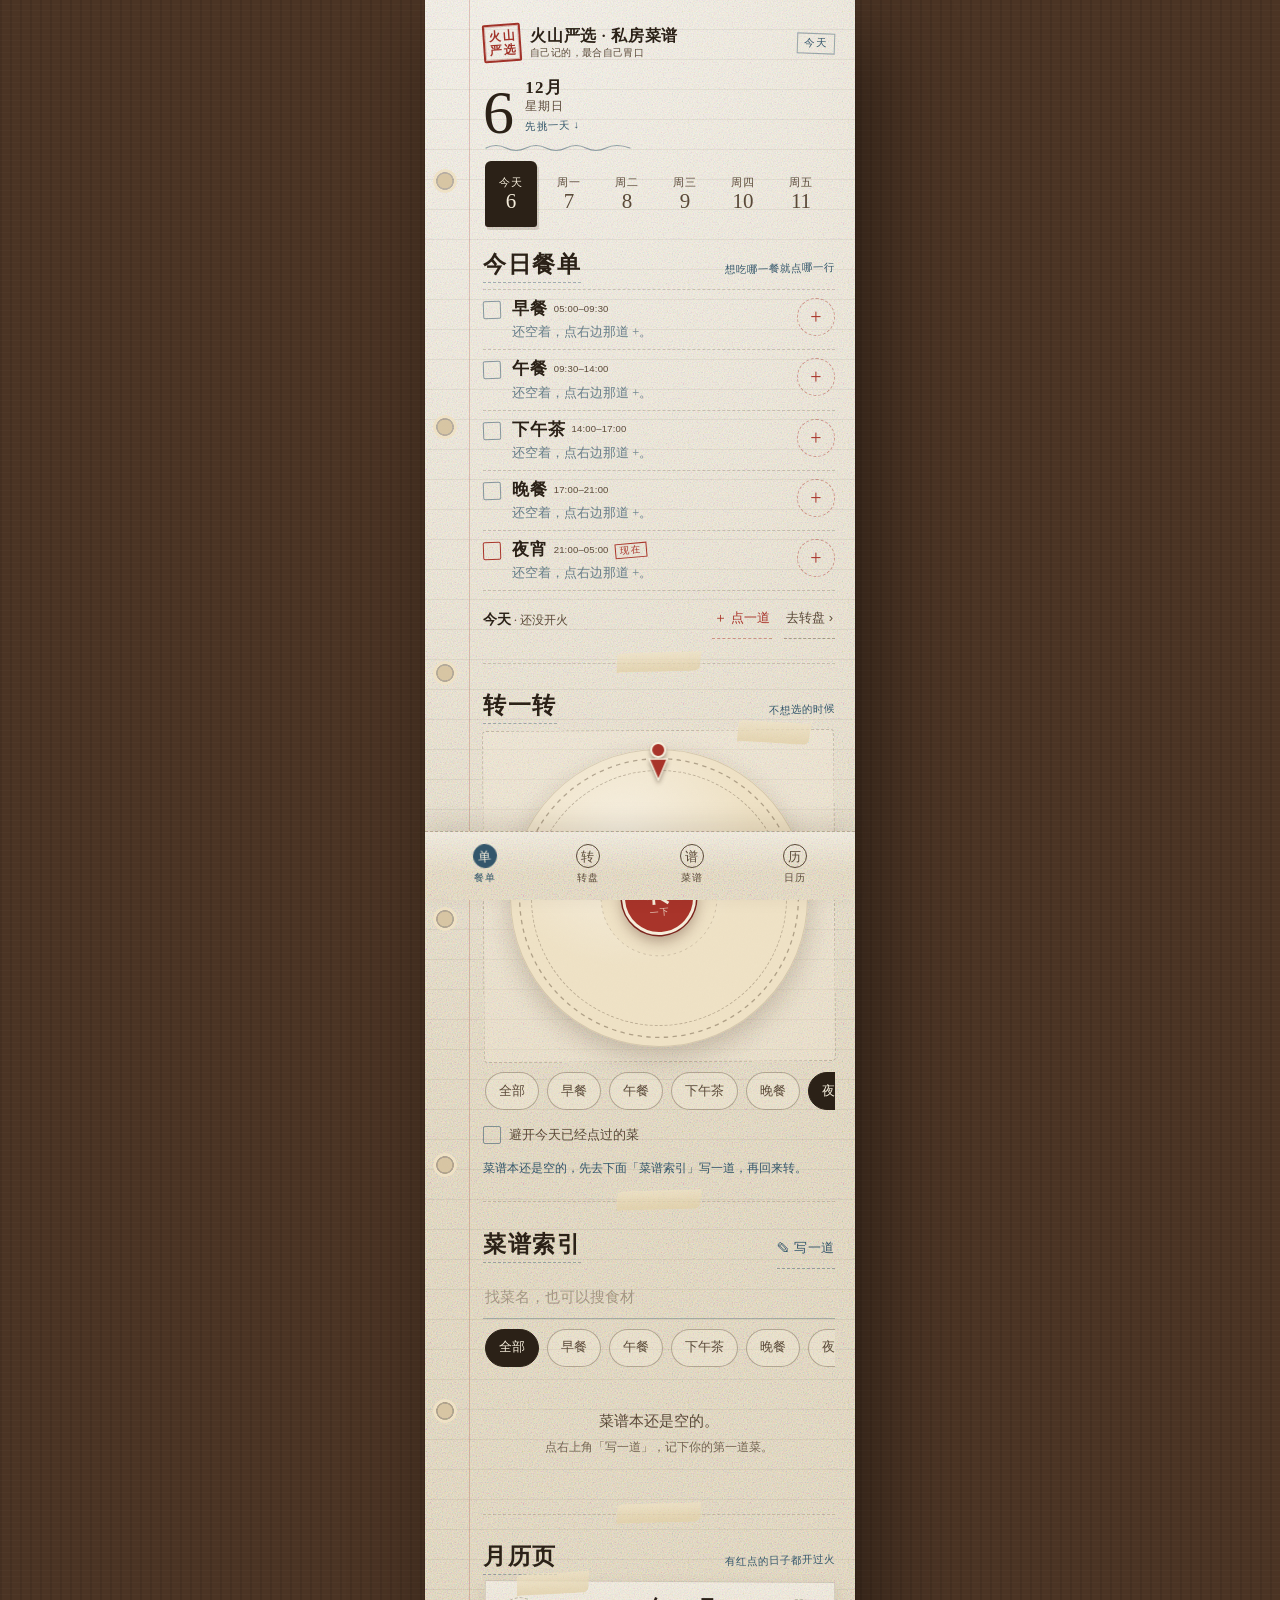
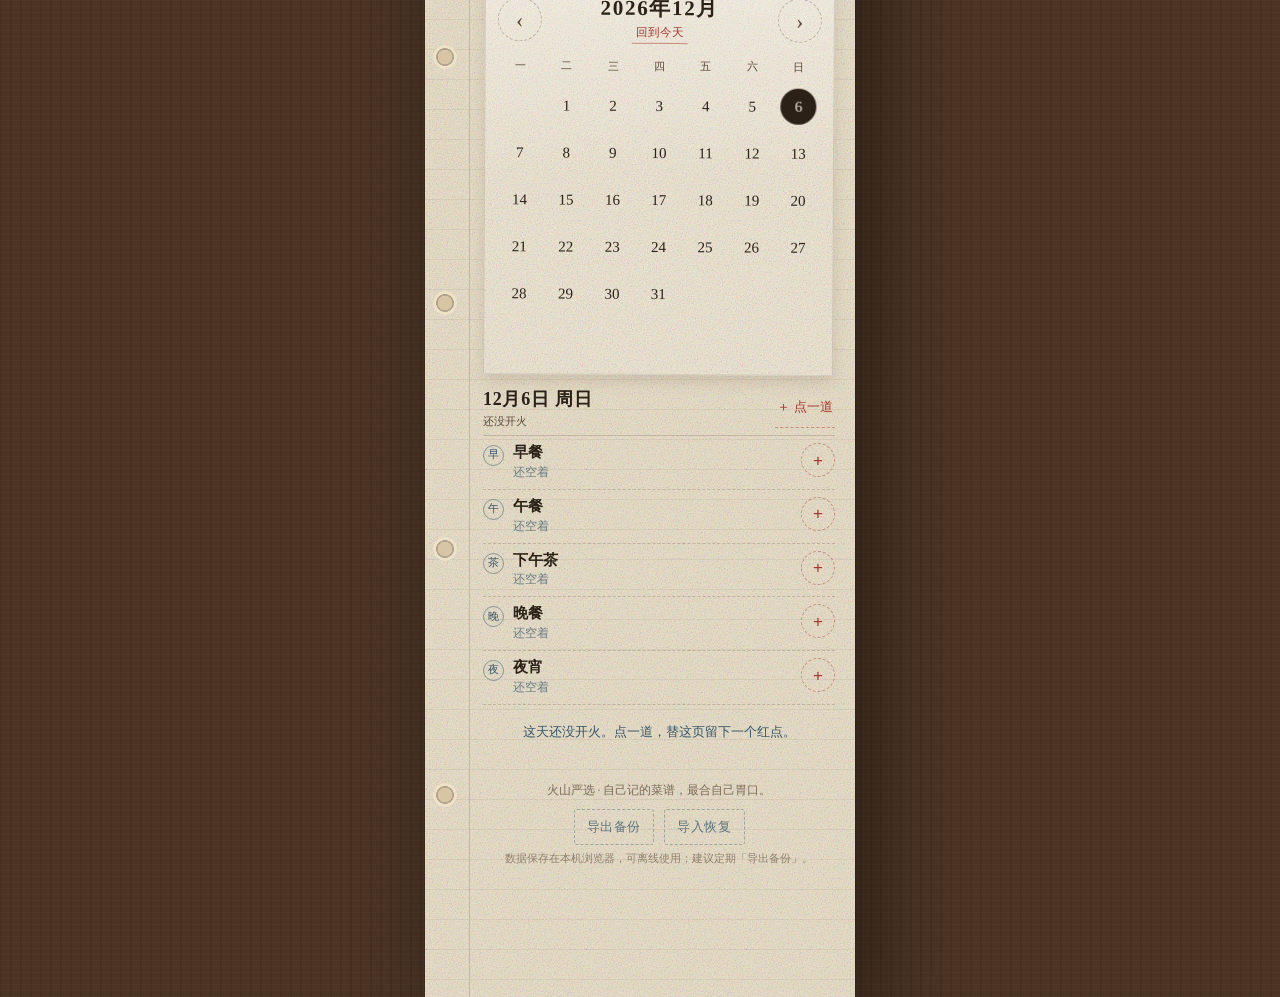
==== commit fc5902ba: "fix: SW 改为脚本执行即注册，消除首启注册时序竞态（缓存 v6）" ====
--- a/demo-b/index.html
+++ b/demo-b/index.html
@@ -149,9 +149,8 @@
   <script src="app.js"></script>
   <script>
     if ("serviceWorker" in navigator) {
-      window.addEventListener("load", function () {
-        navigator.serviceWorker.register("sw.js").catch(function () {});
-      });
+      // 直接注册（异步且幂等），不依赖 load 事件，避免首启时序竞态
+      navigator.serviceWorker.register("sw.js").catch(function () {});
     }
   </script>
 </body>
--- a/demo-b/style.css
+++ b/demo-b/style.css
@@ -349,6 +349,26 @@
   border-bottom: 1px dotted rgba(74, 55, 36, 0.4);
 }
 
+.b-dish-x {
+  flex: 0 0 auto;
+  width: 20px;
+  height: 20px;
+  align-self: center;
+  display: grid;
+  place-items: center;
+  border: 1px solid rgba(169, 52, 42, 0.4);
+  border-radius: 50%;
+  color: var(--seal);
+  font-size: 13px;
+  line-height: 1;
+  opacity: 0.75;
+}
+
+.b-dish-x:active {
+  background: rgba(169, 52, 42, 0.12);
+  opacity: 1;
+}
+
 .b-meal__empty {
   margin-top: 2px;
   color: rgba(51, 86, 107, 0.72);
@@ -962,3 +982,22 @@
   line-height: 1.5;
   opacity: 0.8;
 }
+
+/* ---------- 导入确认 ---------- */
+
+.b-import-warn {
+  padding: 10px 12px;
+  border-left: 3px solid var(--seal);
+  background: rgba(169, 52, 42, 0.07);
+  color: var(--ink);
+  font-family: var(--font-hand);
+  font-size: 14px;
+  line-height: 1.65;
+}
+
+.b-import-meta {
+  margin-top: 10px;
+  color: var(--ink-soft);
+  font-size: 12.5px;
+  line-height: 1.6;
+}
